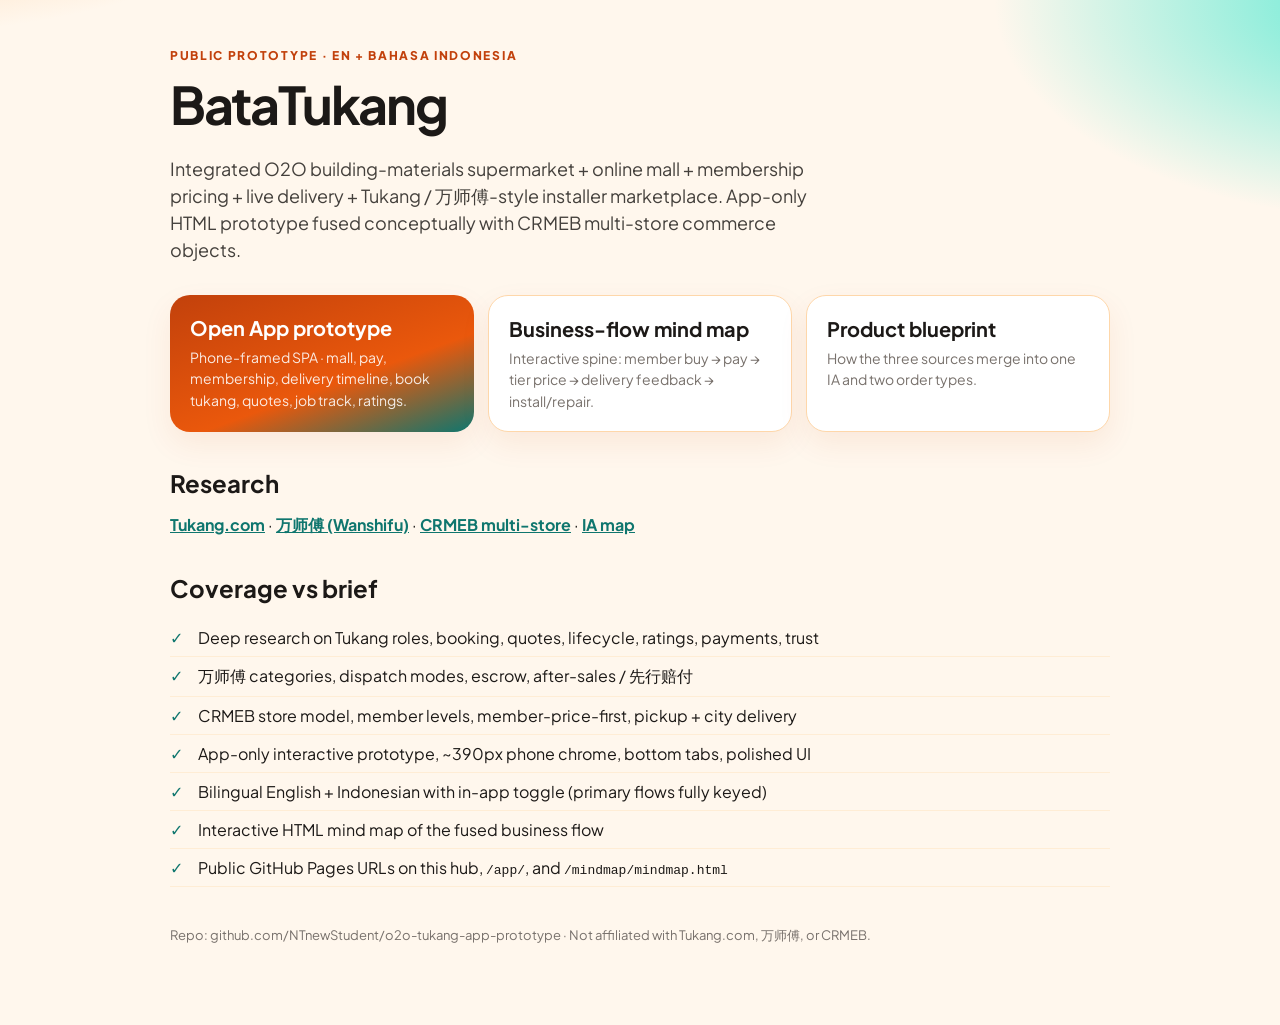
==== index.html @ a67ef50c "Add bilingual O2O BataTukang app prototype, research, and mind map Ship the App-only HTML prototype " ====
<!DOCTYPE html>
<html lang="en">
<head>
  <meta charset="UTF-8" />
  <meta name="viewport" content="width=device-width, initial-scale=1" />
  <title>BataTukang — O2O mall + tukang prototype</title>
  <link rel="preconnect" href="https://fonts.googleapis.com" />
  <link href="https://fonts.googleapis.com/css2?family=Plus+Jakarta+Sans:wght@500;600;700;800&display=swap" rel="stylesheet" />
  <style>
    :root { --ink:#1c1917; --brick:#c2410c; --teal:#0f766e; }
    * { box-sizing: border-box; }
    body {
      margin: 0;
      font-family: "Plus Jakarta Sans", system-ui, sans-serif;
      color: var(--ink);
      background:
        radial-gradient(1000px 480px at -10% -20%, #fdba74, transparent 50%),
        radial-gradient(900px 480px at 110% 0%, #5eead4, transparent 46%),
        #fff7ed;
    }
    .wrap { max-width: 980px; margin: 0 auto; padding: 48px 20px 80px; }
    .eyebrow { font-size: 12px; font-weight: 800; letter-spacing: 0.14em; text-transform: uppercase; color: var(--brick); }
    h1 { font-size: clamp(32px, 6vw, 52px); letter-spacing: -0.04em; margin: 8px 0 12px; }
    .lead { font-size: 18px; line-height: 1.5; max-width: 640px; color: #44403c; }
    .cards { display: grid; grid-template-columns: repeat(auto-fit, minmax(240px, 1fr)); gap: 14px; margin: 32px 0; }
    a.card {
      display: block; text-decoration: none; color: inherit;
      background: #fff; border-radius: 20px; padding: 20px;
      border: 1px solid #fed7aa; box-shadow: 0 12px 30px rgba(194,65,12,.08);
    }
    a.card strong { display: block; font-size: 20px; margin-bottom: 6px; }
    a.card span { color: #78716c; font-size: 14px; line-height: 1.45; }
    a.card.primary { background: linear-gradient(160deg, #c2410c, #ea580c 60%, #0f766e); color: #fff; border: 0; }
    a.card.primary span { color: rgba(255,255,255,.88); }
    h2 { margin: 36px 0 10px; }
    ul.check { padding-left: 0; list-style: none; }
    ul.check li { padding: 8px 0 8px 28px; position: relative; border-bottom: 1px solid #ffedd5; }
    ul.check li::before { content: "✓"; position: absolute; left: 0; color: var(--teal); font-weight: 800; }
    .docs a { color: var(--teal); font-weight: 700; }
    footer { margin-top: 40px; font-size: 13px; color: #78716c; }
  </style>
</head>
<body>
  <div class="wrap">
    <div class="eyebrow">Public prototype · EN + Bahasa Indonesia</div>
    <h1>BataTukang</h1>
    <p class="lead">Integrated O2O building-materials supermarket + online mall + membership pricing + live delivery + Tukang / 万师傅-style installer marketplace. App-only HTML prototype fused conceptually with CRMEB multi-store commerce objects.</p>
    <div class="cards">
      <a class="card primary" href="app/">
        <strong>Open App prototype</strong>
        <span>Phone-framed SPA · mall, pay, membership, delivery timeline, book tukang, quotes, job track, ratings.</span>
      </a>
      <a class="card" href="mindmap/mindmap.html">
        <strong>Business-flow mind map</strong>
        <span>Interactive spine: member buy → pay → tier price → delivery feedback → install/repair.</span>
      </a>
      <a class="card" href="docs/product-blueprint.md">
        <strong>Product blueprint</strong>
        <span>How the three sources merge into one IA and two order types.</span>
      </a>
    </div>
    <h2>Research</h2>
    <p class="docs">
      <a href="docs/research/tukang.md">Tukang.com</a> ·
      <a href="docs/research/wanshifu.md">万师傅 (Wanshifu)</a> ·
      <a href="docs/research/crmeb-multistore.md">CRMEB multi-store</a> ·
      <a href="docs/ia-map.md">IA map</a>
    </p>
    <h2>Coverage vs brief</h2>
    <ul class="check">
      <li>Deep research on Tukang roles, booking, quotes, lifecycle, ratings, payments, trust</li>
      <li>万师傅 categories, dispatch modes, escrow, after-sales / 先行赔付</li>
      <li>CRMEB store model, member levels, member-price-first, pickup + city delivery</li>
      <li>App-only interactive prototype, ~390px phone chrome, bottom tabs, polished UI</li>
      <li>Bilingual English + Indonesian with in-app toggle (primary flows fully keyed)</li>
      <li>Interactive HTML mind map of the fused business flow</li>
      <li>Public GitHub Pages URLs on this hub, <code>/app/</code>, and <code>/mindmap/mindmap.html</code></li>
    </ul>
    <footer>Repo: github.com/NTnewStudent/o2o-tukang-app-prototype · Not affiliated with Tukang.com, 万师傅, or CRMEB.</footer>
  </div>
</body>
</html>
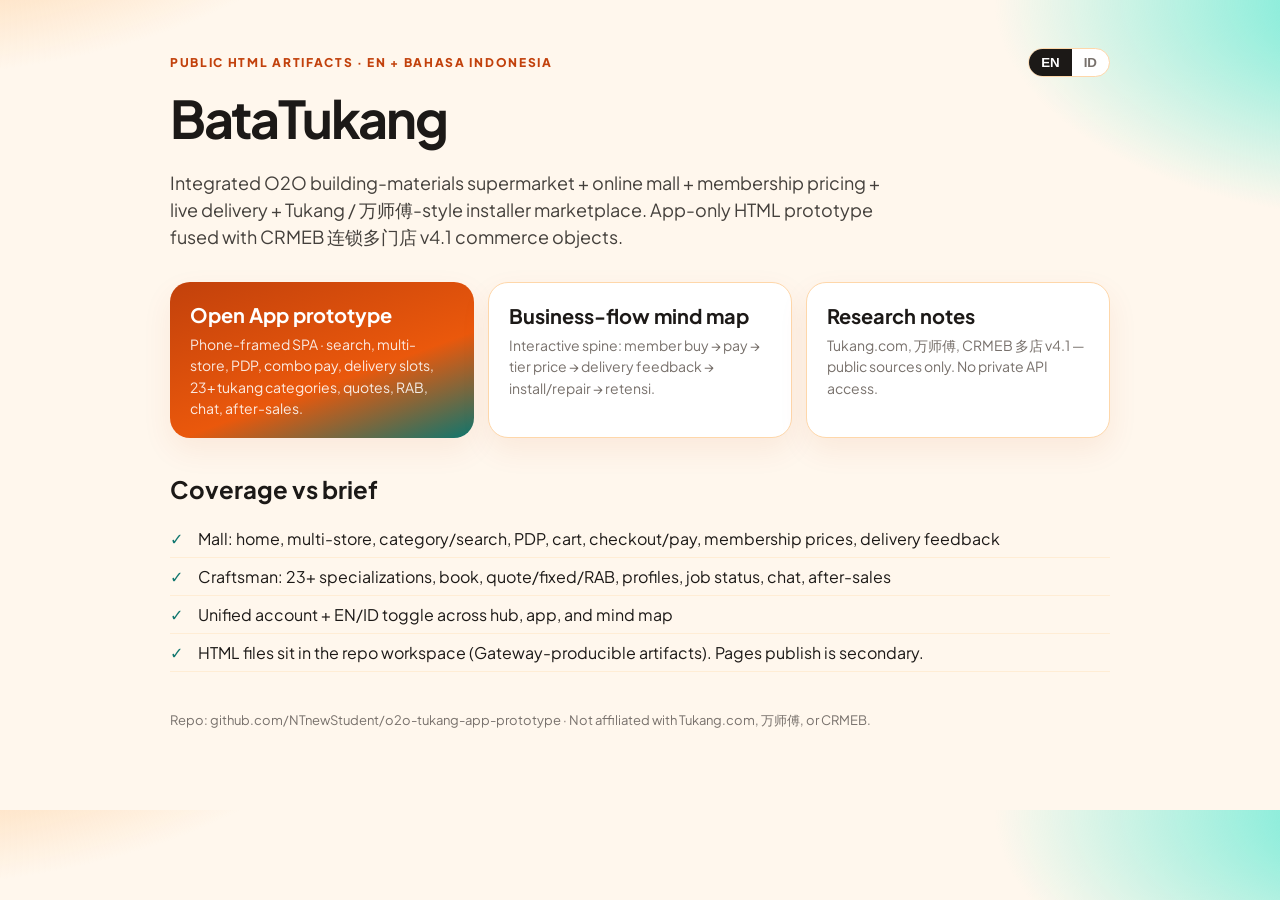
==== commit d56a41a7: "Deepen bilingual App prototype: search, 23+ tukang, combo pay, chat Expand the App-only HTML prototy" ====
--- a/index.html
+++ b/index.html
@@ -19,9 +19,13 @@
         #fff7ed;
     }
     .wrap { max-width: 980px; margin: 0 auto; padding: 48px 20px 80px; }
+    .bar { display:flex; justify-content:space-between; align-items:center; gap:12px; }
+    .lang { display:flex; background:#fff; border:1px solid #fed7aa; border-radius:999px; overflow:hidden; }
+    .lang button { border:0; background:transparent; padding:6px 12px; font-weight:800; cursor:pointer; color:#78716c; }
+    .lang button.active { background:#1c1917; color:#fff; }
     .eyebrow { font-size: 12px; font-weight: 800; letter-spacing: 0.14em; text-transform: uppercase; color: var(--brick); }
     h1 { font-size: clamp(32px, 6vw, 52px); letter-spacing: -0.04em; margin: 8px 0 12px; }
-    .lead { font-size: 18px; line-height: 1.5; max-width: 640px; color: #44403c; }
+    .lead { font-size: 18px; line-height: 1.5; max-width: 720px; color: #44403c; }
     .cards { display: grid; grid-template-columns: repeat(auto-fit, minmax(240px, 1fr)); gap: 14px; margin: 32px 0; }
     a.card {
       display: block; text-decoration: none; color: inherit;
@@ -38,45 +42,83 @@
     ul.check li::before { content: "✓"; position: absolute; left: 0; color: var(--teal); font-weight: 800; }
     .docs a { color: var(--teal); font-weight: 700; }
     footer { margin-top: 40px; font-size: 13px; color: #78716c; }
+    code { background:#ffedd5; padding:1px 6px; border-radius:6px; }
   </style>
 </head>
 <body>
   <div class="wrap">
-    <div class="eyebrow">Public prototype · EN + Bahasa Indonesia</div>
+    <div class="bar">
+      <div class="eyebrow" data-k="eyebrow">Public HTML artifacts · EN + Bahasa Indonesia</div>
+      <div class="lang">
+        <button type="button" data-lang="en" class="active">EN</button>
+        <button type="button" data-lang="id">ID</button>
+      </div>
+    </div>
     <h1>BataTukang</h1>
-    <p class="lead">Integrated O2O building-materials supermarket + online mall + membership pricing + live delivery + Tukang / 万师傅-style installer marketplace. App-only HTML prototype fused conceptually with CRMEB multi-store commerce objects.</p>
+    <p class="lead" data-k="lead">Integrated O2O building-materials supermarket + online mall + membership pricing + live delivery + Tukang / 万师傅-style installer marketplace. App-only HTML prototype fused with CRMEB 连锁多门店 v4.1 commerce objects.</p>
     <div class="cards">
       <a class="card primary" href="app/">
-        <strong>Open App prototype</strong>
-        <span>Phone-framed SPA · mall, pay, membership, delivery timeline, book tukang, quotes, job track, ratings.</span>
+        <strong data-k="appT">Open App prototype</strong>
+        <span data-k="appD">Phone-framed SPA · search, multi-store, PDP, combo pay, delivery slots, 23+ tukang categories, quotes, RAB, chat, after-sales.</span>
       </a>
       <a class="card" href="mindmap/mindmap.html">
-        <strong>Business-flow mind map</strong>
-        <span>Interactive spine: member buy → pay → tier price → delivery feedback → install/repair.</span>
+        <strong data-k="mapT">Business-flow mind map</strong>
+        <span data-k="mapD">Interactive spine: member buy → pay → tier price → delivery feedback → install/repair → retensi.</span>
       </a>
-      <a class="card" href="docs/product-blueprint.md">
-        <strong>Product blueprint</strong>
-        <span>How the three sources merge into one IA and two order types.</span>
+      <a class="card" href="docs/index.html">
+        <strong data-k="docT">Research notes</strong>
+        <span data-k="docD">Tukang.com, 万师傅, CRMEB 多店 v4.1 — public sources only. No private API access.</span>
       </a>
     </div>
-    <h2>Research</h2>
-    <p class="docs">
-      <a href="docs/research/tukang.md">Tukang.com</a> ·
-      <a href="docs/research/wanshifu.md">万师傅 (Wanshifu)</a> ·
-      <a href="docs/research/crmeb-multistore.md">CRMEB multi-store</a> ·
-      <a href="docs/ia-map.md">IA map</a>
-    </p>
-    <h2>Coverage vs brief</h2>
+    <h2 data-k="cov">Coverage vs brief</h2>
     <ul class="check">
-      <li>Deep research on Tukang roles, booking, quotes, lifecycle, ratings, payments, trust</li>
-      <li>万师傅 categories, dispatch modes, escrow, after-sales / 先行赔付</li>
-      <li>CRMEB store model, member levels, member-price-first, pickup + city delivery</li>
-      <li>App-only interactive prototype, ~390px phone chrome, bottom tabs, polished UI</li>
-      <li>Bilingual English + Indonesian with in-app toggle (primary flows fully keyed)</li>
-      <li>Interactive HTML mind map of the fused business flow</li>
-      <li>Public GitHub Pages URLs on this hub, <code>/app/</code>, and <code>/mindmap/mindmap.html</code></li>
+      <li data-k="c1">Mall: home, multi-store, category/search, PDP, cart, checkout/pay, membership prices, delivery feedback</li>
+      <li data-k="c2">Craftsman: 23+ specializations, book, quote/fixed/RAB, profiles, job status, chat, after-sales</li>
+      <li data-k="c3">Unified account + EN/ID toggle across hub, app, and mind map</li>
+      <li data-k="c4">HTML files sit in the repo workspace (Gateway-producible artifacts). Pages publish is secondary.</li>
     </ul>
     <footer>Repo: github.com/NTnewStudent/o2o-tukang-app-prototype · Not affiliated with Tukang.com, 万师傅, or CRMEB.</footer>
   </div>
+  <script>
+    const H = {
+      en: {
+        eyebrow: "Public HTML artifacts · EN + Bahasa Indonesia",
+        lead: "Integrated O2O building-materials supermarket + online mall + membership pricing + live delivery + Tukang / 万师傅-style installer marketplace. App-only HTML prototype fused with CRMEB chain multi-store v4.1 commerce objects.",
+        appT: "Open App prototype",
+        appD: "Phone-framed SPA · search, multi-store, PDP, combo pay, delivery slots, 23+ tukang categories, quotes, RAB, chat, after-sales.",
+        mapT: "Business-flow mind map",
+        mapD: "Interactive spine: member buy → pay → tier price → delivery feedback → install/repair → retensi.",
+        docT: "Research notes",
+        docD: "Tukang.com, 万师傅, CRMEB multi-store v4.1 — public sources only. No private API access.",
+        cov: "Coverage vs brief",
+        c1: "Mall: home, multi-store, category/search, PDP, cart, checkout/pay, membership prices, delivery feedback",
+        c2: "Craftsman: 23+ specializations, book, quote/fixed/RAB, profiles, job status, chat, after-sales",
+        c3: "Unified account + EN/ID toggle across hub, app, and mind map",
+        c4: "HTML files sit in the repo workspace (Gateway-producible artifacts). Pages publish is secondary."
+      },
+      id: {
+        eyebrow: "Artefak HTML publik · EN + Bahasa Indonesia",
+        lead: "Supermarket bahan bangunan O2O + mal daring + harga member + lacak kiriman + pasar tukang gaya Tukang / 万师傅. Prototipe App HTML, objek dagang CRMEB rantai multi-toko v4.1.",
+        appT: "Buka prototipe App",
+        appD: "SPA bingkai ponsel · cari, multi-toko, PDP, bayar kombo, slot kirim, 23+ kategori tukang, kuotasi, RAB, chat, purna jual.",
+        mapT: "Peta alur bisnis",
+        mapD: "Tulang punggung: beli member → bayar → harga tingkat → umpan balik kiriman → pasang/perbaiki → retensi.",
+        docT: "Catatan riset",
+        docD: "Tukang.com, 万师傅, CRMEB multi-toko v4.1 — sumber publik saja. Tanpa akses API privat.",
+        cov: "Cakupan vs brief",
+        c1: "Mal: beranda, multi-toko, kategori/cari, PDP, keranjang, kasir/bayar, harga member, umpan balik kiriman",
+        c2: "Tukang: 23+ spesialisasi, pesan, kuotasi/tetap/RAB, profil, status kerja, chat, purna jual",
+        c3: "Akun terpadu + sakelar EN/ID di hub, app, dan peta pikiran",
+        c4: "File HTML ada di workspace repo (artefak yang bisa dihasilkan Gateway). Pages bersifat sekunder."
+      }
+    };
+    let lang = "en";
+    function paint() {
+      document.querySelectorAll("[data-k]").forEach((el) => { el.textContent = H[lang][el.dataset.k]; });
+      document.querySelectorAll(".lang button").forEach((b) => b.classList.toggle("active", b.dataset.lang === lang));
+      document.documentElement.lang = lang;
+    }
+    document.querySelectorAll(".lang button").forEach((b) => b.addEventListener("click", () => { lang = b.dataset.lang; paint(); }));
+  </script>
 </body>
 </html>
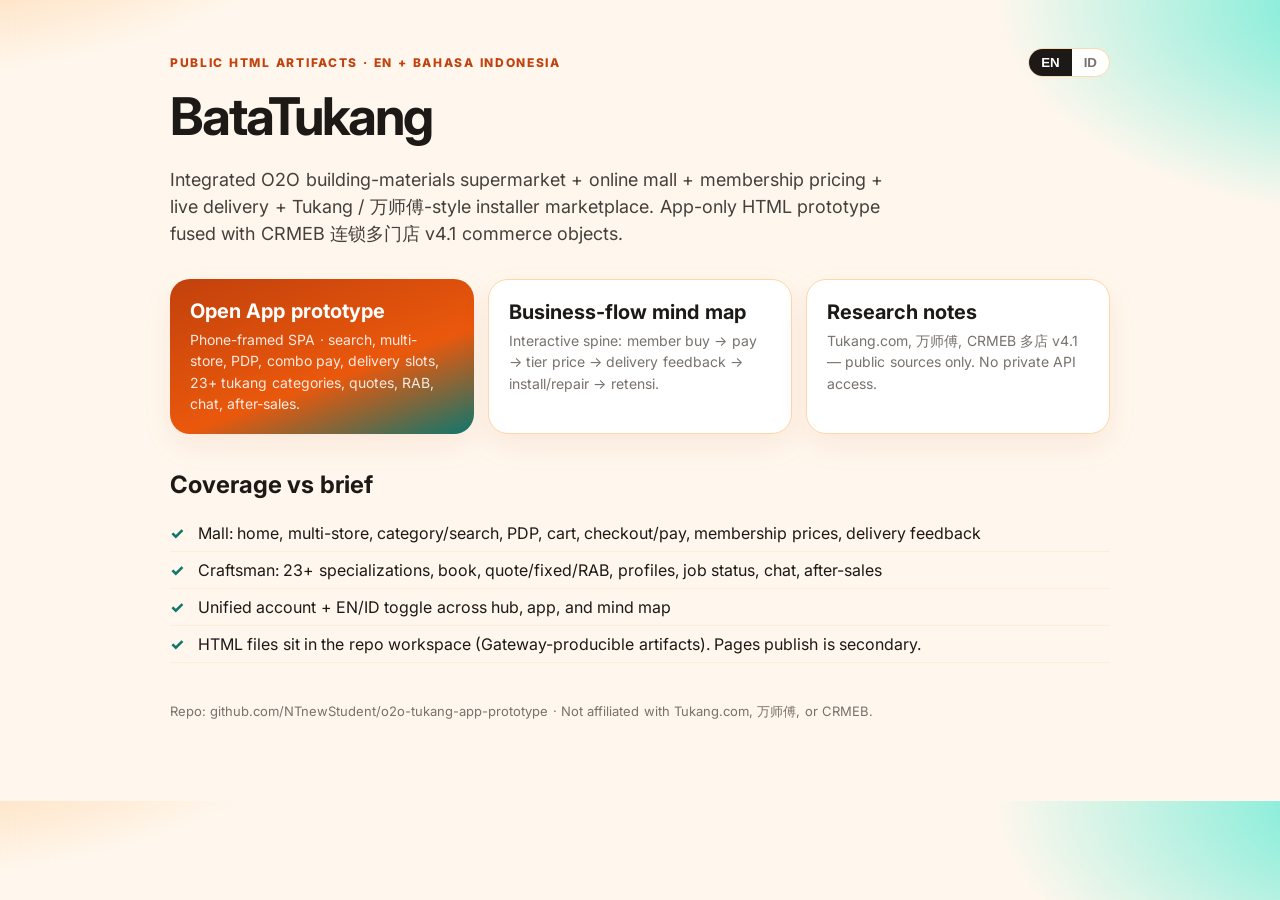
==== commit 3aa4a5e2: "Fix webfont stack and Tukang 23+ copy; add ?lang=id Switch Inter/system fonts for clearer word spaci" ====
--- a/index.html
+++ b/index.html
@@ -5,13 +5,14 @@
   <meta name="viewport" content="width=device-width, initial-scale=1" />
   <title>BataTukang — O2O mall + tukang prototype</title>
   <link rel="preconnect" href="https://fonts.googleapis.com" />
-  <link href="https://fonts.googleapis.com/css2?family=Plus+Jakarta+Sans:wght@500;600;700;800&display=swap" rel="stylesheet" />
+  <link href="https://fonts.googleapis.com/css2?family=Inter:wght@500;600;700;800&display=swap" rel="stylesheet" />
   <style>
     :root { --ink:#1c1917; --brick:#c2410c; --teal:#0f766e; }
     * { box-sizing: border-box; }
     body {
       margin: 0;
-      font-family: "Plus Jakarta Sans", system-ui, sans-serif;
+      font-family: Inter, "Segoe UI", Roboto, Helvetica, Arial, sans-serif;
+      word-spacing: 0.02em;
       color: var(--ink);
       background:
         radial-gradient(1000px 480px at -10% -20%, #fdba74, transparent 50%),
